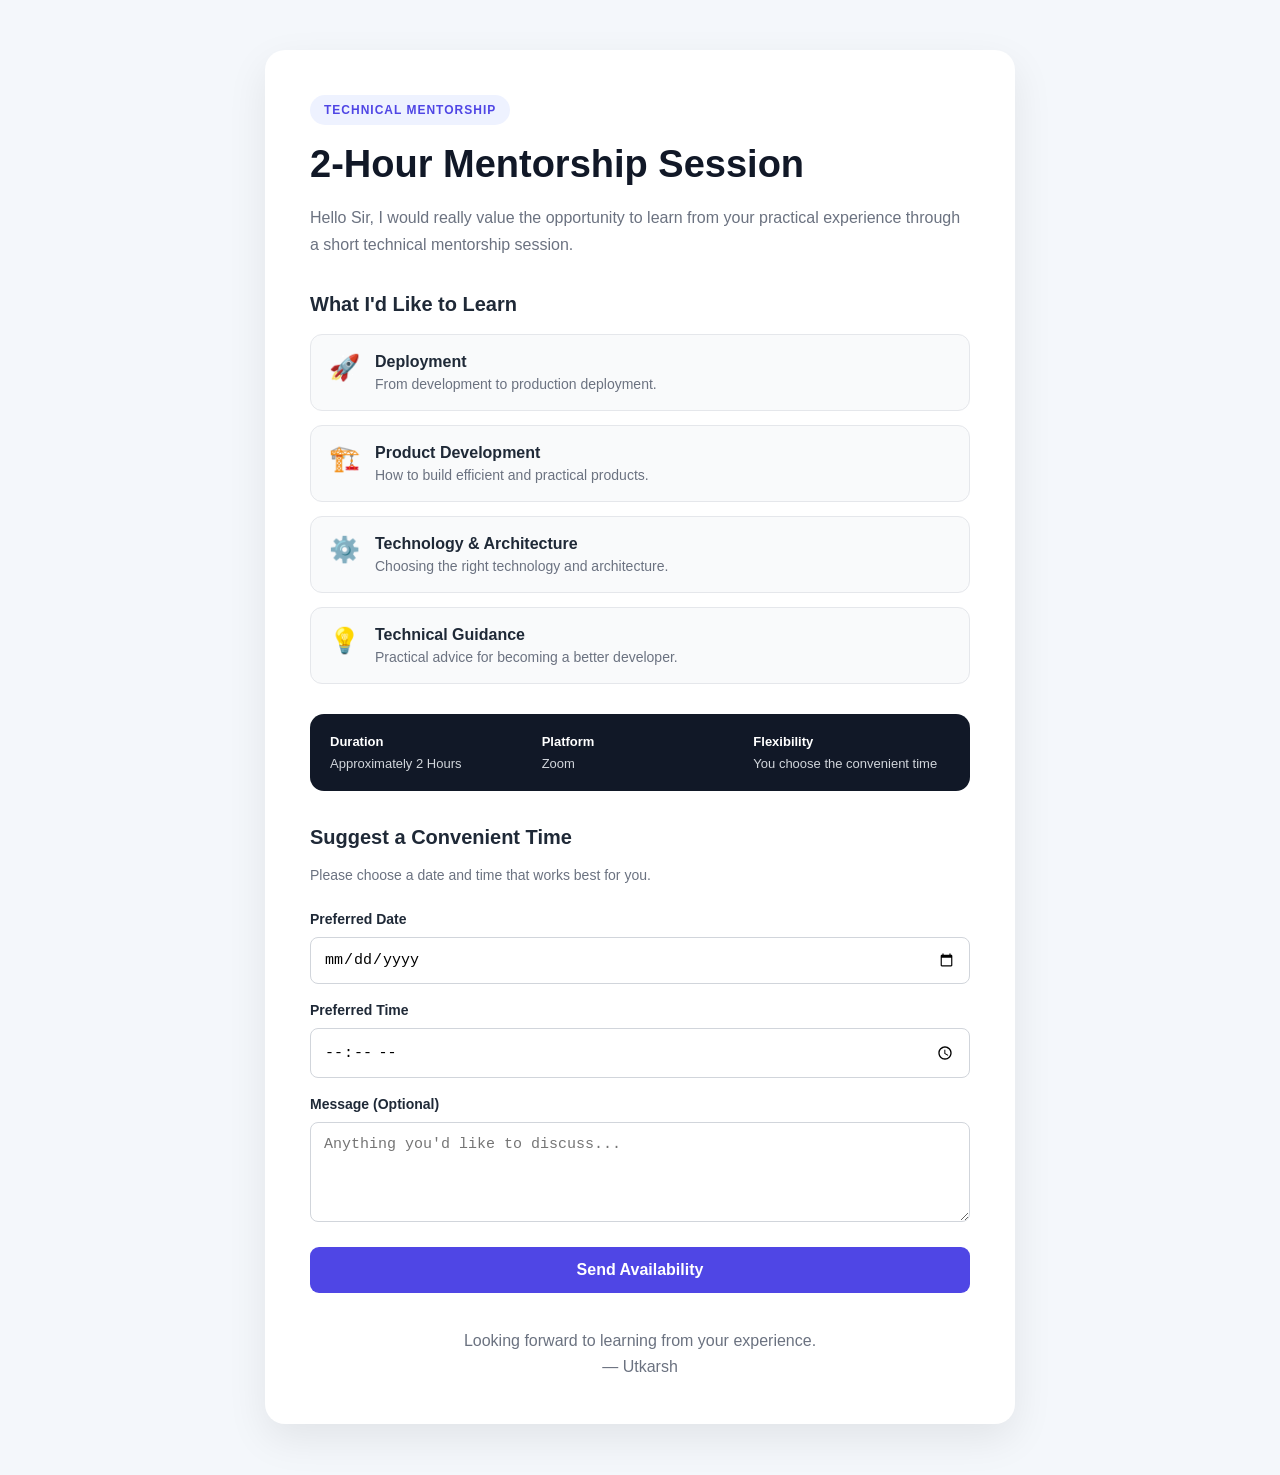
==== index.html @ e1adb583 "Add files via upload" ====
<!DOCTYPE html>
<html lang="en">
<head>
    <meta charset="UTF-8">
    <meta name="viewport" content="width=device-width, initial-scale=1.0">

    <title>Mentorship Session Request</title>

    <link rel="stylesheet" href="style.css">
</head>

<body>

    <div class="container">

        <div class="card">

            <div class="badge">TECHNICAL MENTORSHIP</div>

            <h1>2-Hour Mentorship Session</h1>

            <p class="intro">
                Hello Sir, I would really value the opportunity to learn
                from your practical experience through a short technical
                mentorship session.
            </p>


            <h2>What I'd Like to Learn</h2>

            <div class="topics">

                <div class="topic">
                    <span>🚀</span>
                    <div>
                        <h3>Deployment</h3>
                        <p>From development to production deployment.</p>
                    </div>
                </div>

                <div class="topic">
                    <span>🏗️</span>
                    <div>
                        <h3>Product Development</h3>
                        <p>How to build efficient and practical products.</p>
                    </div>
                </div>

                <div class="topic">
                    <span>⚙️</span>
                    <div>
                        <h3>Technology & Architecture</h3>
                        <p>Choosing the right technology and architecture.</p>
                    </div>
                </div>

                <div class="topic">
                    <span>💡</span>
                    <div>
                        <h3>Technical Guidance</h3>
                        <p>Practical advice for becoming a better developer.</p>
                    </div>
                </div>

            </div>


            <div class="session-info">

                <div>
                    <strong>Duration</strong>
                    <span>Approximately 2 Hours</span>
                </div>

                <div>
                    <strong>Platform</strong>
                    <span>Zoom</span>
                </div>

                <div>
                    <strong>Flexibility</strong>
                    <span>You choose the convenient time</span>
                </div>

            </div>


            <h2>Suggest a Convenient Time</h2>

            <p class="small-text">
                Please choose a date and time that works best for you.
            </p>


            <form id="mentorForm">

                <label for="date">Preferred Date</label>
                <input type="date" id="date" required>


                <label for="time">Preferred Time</label>
                <input type="time" id="time" required>


                <label for="message">Message (Optional)</label>

                <textarea
                    id="message"
                    placeholder="Anything you'd like to discuss..."
                ></textarea>


                <button type="submit">
                    Send Availability
                </button>

            </form>


            <div id="successMessage" class="success">
                Thank you! Your availability has been prepared.
            </div>


            <p class="footer">
                Looking forward to learning from your experience.
                <br>
                — Utkarsh
            </p>

        </div>

    </div>

    <script src="script.js"></script>

</body>
</html>
---- style.css ----
* {
    margin: 0;
    padding: 0;
    box-sizing: border-box;
}

body {
    font-family: Arial, sans-serif;
    background: #f4f7fb;
    color: #1f2937;
}

.container {
    min-height: 100vh;
    display: flex;
    justify-content: center;
    padding: 50px 20px;
}

.card {
    width: 100%;
    max-width: 750px;
    background: white;
    padding: 45px;
    border-radius: 20px;
    box-shadow: 0 15px 40px rgba(0, 0, 0, 0.08);
}

.badge {
    display: inline-block;
    background: #eef2ff;
    color: #4f46e5;
    padding: 8px 14px;
    border-radius: 20px;
    font-size: 12px;
    font-weight: bold;
    letter-spacing: 1px;
    margin-bottom: 18px;
}

h1 {
    font-size: 38px;
    margin-bottom: 18px;
    color: #111827;
}

.intro {
    line-height: 1.7;
    color: #6b7280;
    font-size: 16px;
    margin-bottom: 35px;
}

h2 {
    font-size: 20px;
    margin-bottom: 18px;
}

.topics {
    display: grid;
    gap: 14px;
    margin-bottom: 30px;
}

.topic {
    display: flex;
    gap: 15px;
    padding: 18px;
    background: #f9fafb;
    border: 1px solid #e5e7eb;
    border-radius: 12px;
}

.topic span {
    font-size: 25px;
}

.topic h3 {
    font-size: 16px;
    margin-bottom: 5px;
}

.topic p {
    color: #6b7280;
    font-size: 14px;
}

.session-info {
    display: grid;
    grid-template-columns: repeat(3, 1fr);
    gap: 15px;
    padding: 20px;
    background: #111827;
    color: white;
    border-radius: 14px;
    margin-bottom: 35px;
}

.session-info div {
    display: flex;
    flex-direction: column;
    gap: 7px;
}

.session-info strong {
    font-size: 13px;
}

.session-info span {
    font-size: 13px;
    color: #d1d5db;
}

.small-text {
    color: #6b7280;
    margin-bottom: 20px;
    font-size: 14px;
}

form {
    display: flex;
    flex-direction: column;
    gap: 10px;
}

label {
    font-weight: bold;
    font-size: 14px;
    margin-top: 8px;
}

input,
textarea {
    width: 100%;
    padding: 13px;
    border: 1px solid #d1d5db;
    border-radius: 8px;
    font-size: 15px;
    outline: none;
}

input:focus,
textarea:focus {
    border-color: #4f46e5;
}

textarea {
    min-height: 100px;
    resize: vertical;
}

button {
    margin-top: 15px;
    padding: 14px;
    border: none;
    border-radius: 9px;
    background: #4f46e5;
    color: white;
    font-size: 16px;
    font-weight: bold;
    cursor: pointer;
}

button:hover {
    background: #4338ca;
}

.success {
    display: none;
    margin-top: 20px;
    padding: 15px;
    border-radius: 10px;
    background: #ecfdf5;
    color: #047857;
    text-align: center;
}

.footer {
    text-align: center;
    margin-top: 35px;
    color: #6b7280;
    line-height: 1.6;
}

@media (max-width: 600px) {

    .card {
        padding: 25px;
    }

    h1 {
        font-size: 30px;
    }

    .session-info {
        grid-template-columns: 1fr;
    }
}
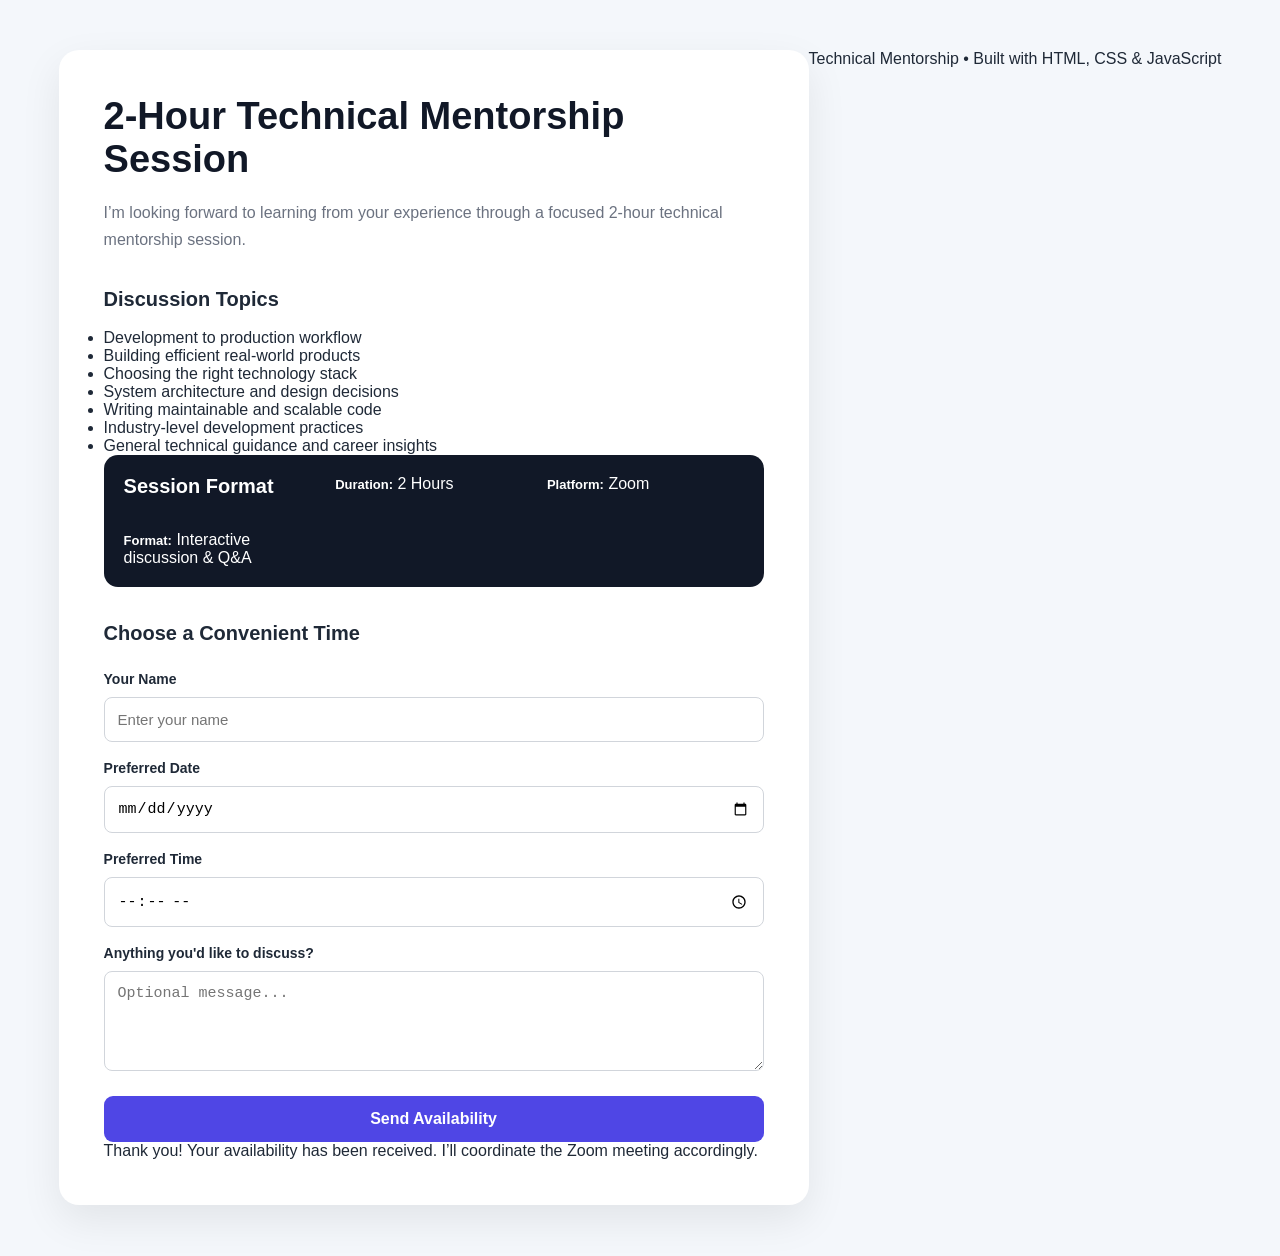
==== commit 6ac4e90b: "Update index.html" ====
--- a/index.html
+++ b/index.html
@@ -4,7 +4,7 @@
     <meta charset="UTF-8">
     <meta name="viewport" content="width=device-width, initial-scale=1.0">
 
-    <title>Mentorship Session Request</title>
+    <title>Technical Mentorship Session</title>
 
     <link rel="stylesheet" href="style.css">
 </head>
@@ -15,100 +15,68 @@
 
         <div class="card">
 
-            <div class="badge">TECHNICAL MENTORSHIP</div>
-
-            <h1>2-Hour Mentorship Session</h1>
+            <h1>2-Hour Technical Mentorship Session</h1>
 
             <p class="intro">
-                Hello Sir, I would really value the opportunity to learn
-                from your practical experience through a short technical
-                mentorship session.
+                I’m looking forward to learning from your experience through
+                a focused 2-hour technical mentorship session.
             </p>
 
+            <h2>Discussion Topics</h2>
 
-            <h2>What I'd Like to Learn</h2>
+            <ul>
+                <li>Development to production workflow</li>
+                <li>Building efficient real-world products</li>
+                <li>Choosing the right technology stack</li>
+                <li>System architecture and design decisions</li>
+                <li>Writing maintainable and scalable code</li>
+                <li>Industry-level development practices</li>
+                <li>General technical guidance and career insights</li>
+            </ul>
 
-            <div class="topics">
+            <div class="session-info">
+                <h2>Session Format</h2>
 
-                <div class="topic">
-                    <span>🚀</span>
-                    <div>
-                        <h3>Deployment</h3>
-                        <p>From development to production deployment.</p>
-                    </div>
-                </div>
-
-                <div class="topic">
-                    <span>🏗️</span>
-                    <div>
-                        <h3>Product Development</h3>
-                        <p>How to build efficient and practical products.</p>
-                    </div>
-                </div>
-
-                <div class="topic">
-                    <span>⚙️</span>
-                    <div>
-                        <h3>Technology & Architecture</h3>
-                        <p>Choosing the right technology and architecture.</p>
-                    </div>
-                </div>
-
-                <div class="topic">
-                    <span>💡</span>
-                    <div>
-                        <h3>Technical Guidance</h3>
-                        <p>Practical advice for becoming a better developer.</p>
-                    </div>
-                </div>
-
+                <p><strong>Duration:</strong> 2 Hours</p>
+                <p><strong>Platform:</strong> Zoom</p>
+                <p><strong>Format:</strong> Interactive discussion & Q&A</p>
             </div>
 
-
-            <div class="session-info">
-
-                <div>
-                    <strong>Duration</strong>
-                    <span>Approximately 2 Hours</span>
-                </div>
-
-                <div>
-                    <strong>Platform</strong>
-                    <span>Zoom</span>
-                </div>
-
-                <div>
-                    <strong>Flexibility</strong>
-                    <span>You choose the convenient time</span>
-                </div>
-
-            </div>
-
-
-            <h2>Suggest a Convenient Time</h2>
-
-            <p class="small-text">
-                Please choose a date and time that works best for you.
-            </p>
-
+            <h2>Choose a Convenient Time</h2>
 
             <form id="mentorForm">
 
+                <label for="name">Your Name</label>
+                <input
+                    type="text"
+                    id="name"
+                    placeholder="Enter your name"
+                    required
+                >
+
                 <label for="date">Preferred Date</label>
-                <input type="date" id="date" required>
-
+                <input
+                    type="date"
+                    id="date"
+                    required
+                >
 
                 <label for="time">Preferred Time</label>
-                <input type="time" id="time" required>
+                <input
+                    type="time"
+                    id="time"
+                    required
+                >
 
-
-                <label for="message">Message (Optional)</label>
+                <label for="message">
+                    Anything you'd like to discuss?
+                </label>
 
                 <textarea
                     id="message"
-                    placeholder="Anything you'd like to discuss..."
+                    placeholder="Optional message..."
+                    rows="4"
                 ></textarea>
-
 
                 <button type="submit">
                     Send Availability
@@ -116,23 +84,20 @@
 
             </form>
 
-
-            <div id="successMessage" class="success">
-                Thank you! Your availability has been prepared.
+            <div id="successMessage" class="success-message">
+                Thank you! Your availability has been received.
+                I’ll coordinate the Zoom meeting accordingly.
             </div>
 
+        </div>
 
-            <p class="footer">
-                Looking forward to learning from your experience.
-                <br>
-                — Utkarsh
-            </p>
-
-        </div>
+        <footer>
+            Technical Mentorship • Built with HTML, CSS & JavaScript
+        </footer>
 
     </div>
 
     <script src="script.js"></script>
 
 </body>
-</html>+</html>
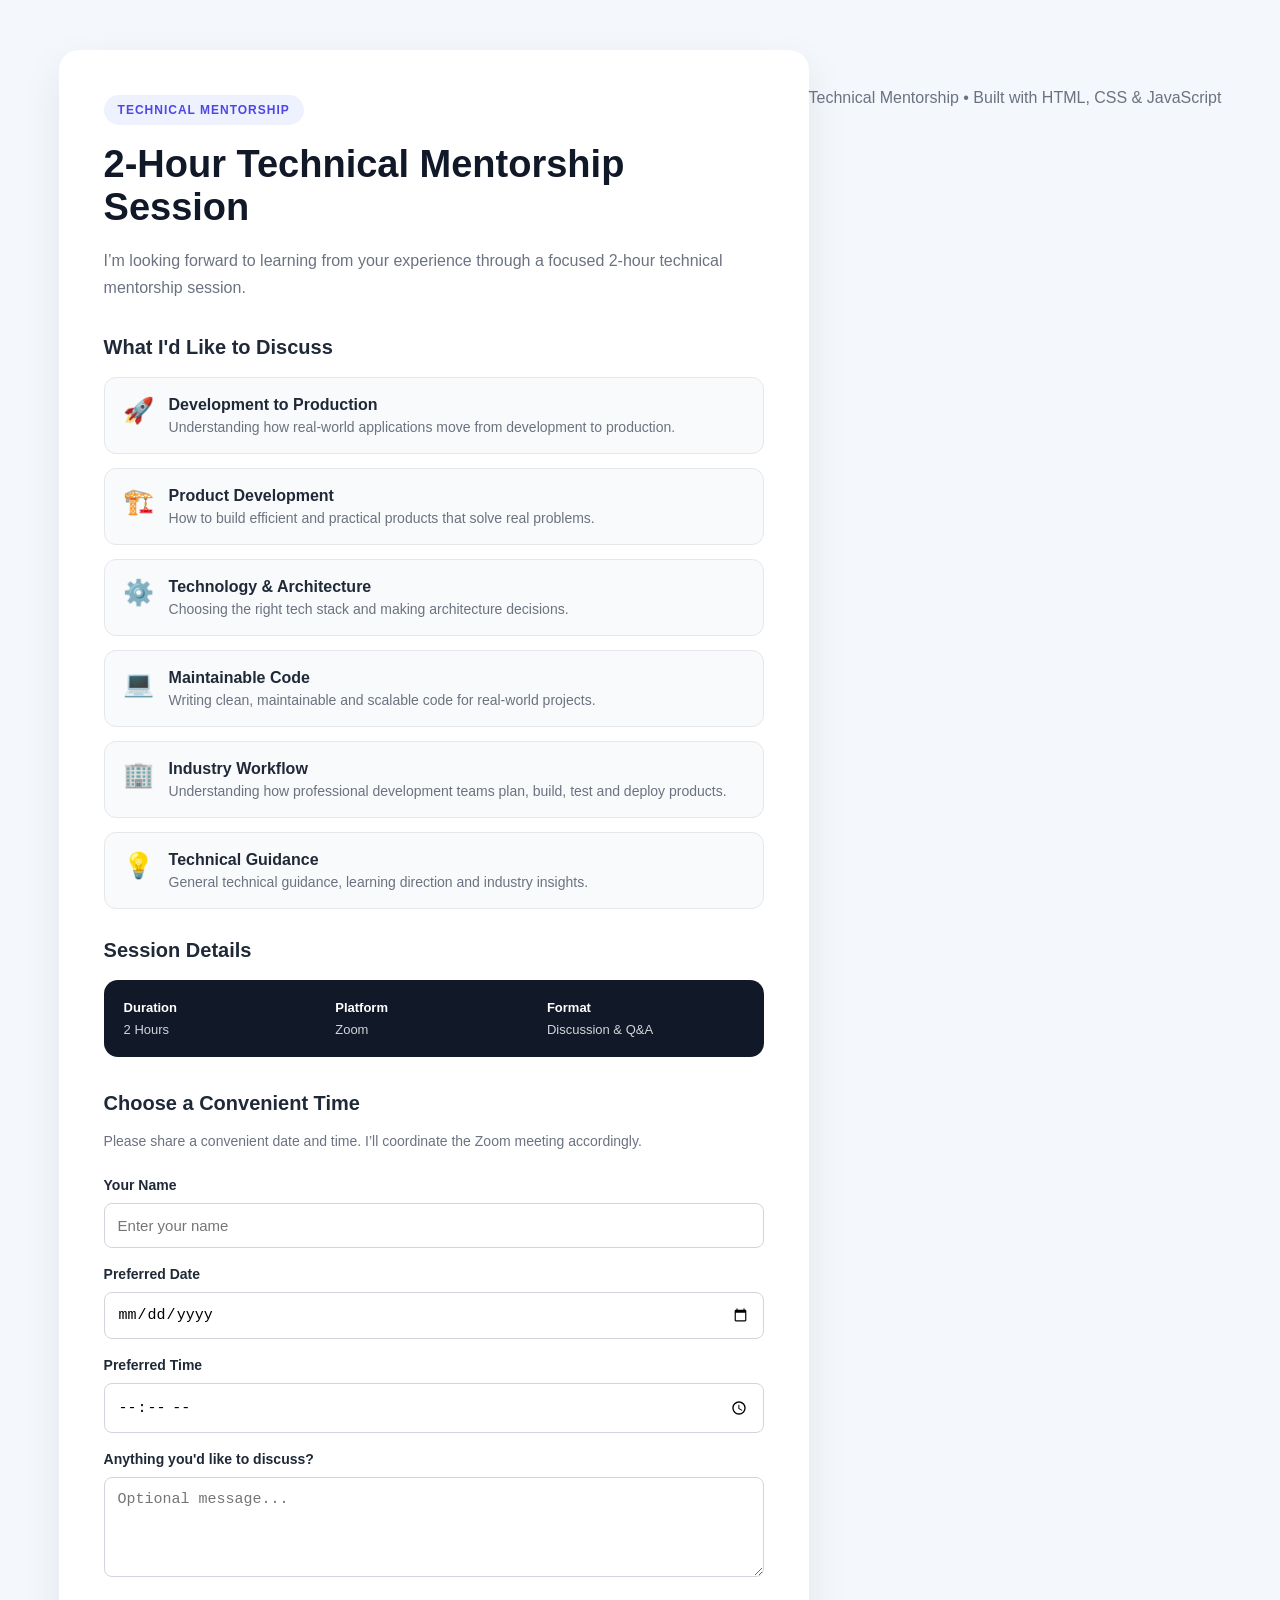
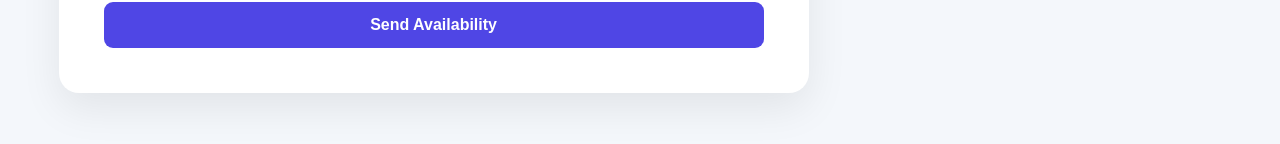
==== commit 9aacfc70: "Update index.html" ====
--- a/index.html
+++ b/index.html
@@ -11,93 +11,188 @@
 
 <body>
 
-    <div class="container">
+<div class="container">
 
-        <div class="card">
+    <div class="card">
 
-            <h1>2-Hour Technical Mentorship Session</h1>
+        <div class="badge">
+            TECHNICAL MENTORSHIP
+        </div>
 
-            <p class="intro">
-                I’m looking forward to learning from your experience through
-                a focused 2-hour technical mentorship session.
-            </p>
+        <h1>2-Hour Technical Mentorship Session</h1>
 
-            <h2>Discussion Topics</h2>
+        <p class="intro">
+            I’m looking forward to learning from your experience through
+            a focused 2-hour technical mentorship session.
+        </p>
 
-            <ul>
-                <li>Development to production workflow</li>
-                <li>Building efficient real-world products</li>
-                <li>Choosing the right technology stack</li>
-                <li>System architecture and design decisions</li>
-                <li>Writing maintainable and scalable code</li>
-                <li>Industry-level development practices</li>
-                <li>General technical guidance and career insights</li>
-            </ul>
 
-            <div class="session-info">
-                <h2>Session Format</h2>
+        <h2>What I'd Like to Discuss</h2>
 
-                <p><strong>Duration:</strong> 2 Hours</p>
-                <p><strong>Platform:</strong> Zoom</p>
-                <p><strong>Format:</strong> Interactive discussion & Q&A</p>
+        <div class="topics">
+
+            <div class="topic">
+                <span>🚀</span>
+                <div>
+                    <h3>Development to Production</h3>
+                    <p>
+                        Understanding how real-world applications move
+                        from development to production.
+                    </p>
+                </div>
             </div>
 
-            <h2>Choose a Convenient Time</h2>
+            <div class="topic">
+                <span>🏗️</span>
+                <div>
+                    <h3>Product Development</h3>
+                    <p>
+                        How to build efficient and practical products
+                        that solve real problems.
+                    </p>
+                </div>
+            </div>
 
-            <form id="mentorForm">
+            <div class="topic">
+                <span>⚙️</span>
+                <div>
+                    <h3>Technology & Architecture</h3>
+                    <p>
+                        Choosing the right tech stack and making
+                        architecture decisions.
+                    </p>
+                </div>
+            </div>
 
-                <label for="name">Your Name</label>
-                <input
-                    type="text"
-                    id="name"
-                    placeholder="Enter your name"
-                    required
-                >
+            <div class="topic">
+                <span>💻</span>
+                <div>
+                    <h3>Maintainable Code</h3>
+                    <p>
+                        Writing clean, maintainable and scalable code
+                        for real-world projects.
+                    </p>
+                </div>
+            </div>
 
-                <label for="date">Preferred Date</label>
-                <input
-                    type="date"
-                    id="date"
-                    required
-                >
+            <div class="topic">
+                <span>🏢</span>
+                <div>
+                    <h3>Industry Workflow</h3>
+                    <p>
+                        Understanding how professional development
+                        teams plan, build, test and deploy products.
+                    </p>
+                </div>
+            </div>
 
-                <label for="time">Preferred Time</label>
-                <input
-                    type="time"
-                    id="time"
-                    required
-                >
-
-                <label for="message">
-                    Anything you'd like to discuss?
-                </label>
-
-                <textarea
-                    id="message"
-                    placeholder="Optional message..."
-                    rows="4"
-                ></textarea>
-
-                <button type="submit">
-                    Send Availability
-                </button>
-
-            </form>
-
-            <div id="successMessage" class="success-message">
-                Thank you! Your availability has been received.
-                I’ll coordinate the Zoom meeting accordingly.
+            <div class="topic">
+                <span>💡</span>
+                <div>
+                    <h3>Technical Guidance</h3>
+                    <p>
+                        General technical guidance, learning direction
+                        and industry insights.
+                    </p>
+                </div>
             </div>
 
         </div>
 
-        <footer>
-            Technical Mentorship • Built with HTML, CSS & JavaScript
-        </footer>
+
+        <h2>Session Details</h2>
+
+        <div class="session-info">
+
+            <div>
+                <strong>Duration</strong>
+                <span>2 Hours</span>
+            </div>
+
+            <div>
+                <strong>Platform</strong>
+                <span>Zoom</span>
+            </div>
+
+            <div>
+                <strong>Format</strong>
+                <span>Discussion & Q&A</span>
+            </div>
+
+        </div>
+
+
+        <h2>Choose a Convenient Time</h2>
+
+        <p class="small-text">
+            Please share a convenient date and time. I’ll coordinate
+            the Zoom meeting accordingly.
+        </p>
+
+
+        <form id="mentorForm">
+
+            <label for="name">Your Name</label>
+
+            <input
+                type="text"
+                id="name"
+                placeholder="Enter your name"
+                required
+            >
+
+
+            <label for="date">Preferred Date</label>
+
+            <input
+                type="date"
+                id="date"
+                required
+            >
+
+
+            <label for="time">Preferred Time</label>
+
+            <input
+                type="time"
+                id="time"
+                required
+            >
+
+
+            <label for="message">
+                Anything you'd like to discuss?
+            </label>
+
+            <textarea
+                id="message"
+                placeholder="Optional message..."
+            ></textarea>
+
+
+            <button type="submit">
+                Send Availability
+            </button>
+
+        </form>
+
+
+        <div id="successMessage" class="success">
+            Thank you! Your availability has been received.
+            I’ll coordinate the Zoom meeting accordingly.
+        </div>
 
     </div>
 
-    <script src="script.js"></script>
+
+    <div class="footer">
+        Technical Mentorship • Built with HTML, CSS & JavaScript
+    </div>
+
+</div>
+
+
+<script src="script.js"></script>
 
 </body>
 </html>
